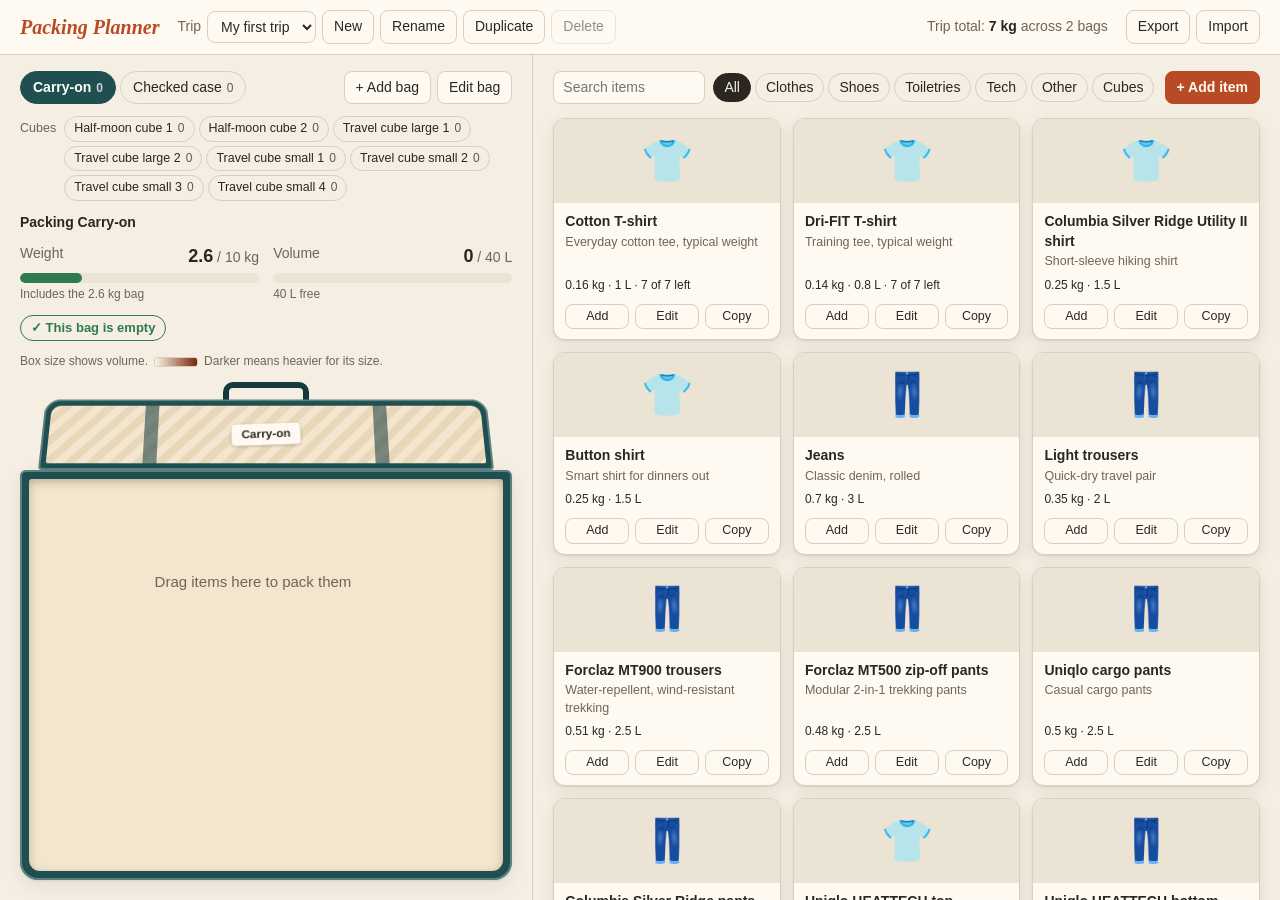
==== index.html @ 3d2d2649 "Size packed boxes by volume and shade them by density Boxes in the open bag or cube now take up thei" ====
<!doctype html>
<html lang="en">
<head>
  <meta charset="utf-8">
  <meta name="viewport" content="width=device-width, initial-scale=1">
  <title>Packing Planner</title>
  <link rel="stylesheet" href="styles.css">
</head>
<body>
  <header class="topbar">
    <h1 class="brand">Packing Planner</h1>
    <div class="trip-controls">
      <label for="trip-select">Trip</label>
      <select id="trip-select"></select>
      <button class="btn" data-action="trip-new">New</button>
      <button class="btn" data-action="trip-rename">Rename</button>
      <button class="btn" data-action="trip-duplicate">Duplicate</button>
      <button class="btn" data-action="trip-delete" id="trip-delete">Delete</button>
    </div>
    <p class="trip-total" id="trip-total"></p>
    <div class="backup-controls">
      <button class="btn" data-action="export">Export</button>
      <button class="btn" data-action="import">Import</button>
      <input type="file" id="import-file" accept="application/json,.json" hidden>
    </div>
  </header>

  <main class="layout">
    <section class="bag-panel" aria-label="Open bag">
      <div class="bag-tabs">
        <div class="tabs" id="bag-tabs" role="tablist" aria-label="Bags on this trip"></div>
        <button class="btn" data-action="bag-add">+ Add bag</button>
        <button class="btn" data-action="bag-edit" id="bag-edit">Edit bag</button>
      </div>
      <div class="cube-row" id="cube-row">
        <span class="cube-row-label">Cubes</span>
        <div class="tabs" id="cube-tabs" role="tablist" aria-label="Packing cubes"></div>
      </div>
      <p class="open-title" id="open-title"></p>

      <div class="meters" id="meters">
        <div class="meter" id="meter-weight">
          <div class="meter-label">
            <span>Weight</span>
            <span class="meter-value"><b data-value></b><span data-limit-wrap> / <span data-limit></span></span> kg</span>
          </div>
          <div class="meter-track" role="meter" aria-label="Weight used" aria-valuemin="0"><div class="meter-bar"></div></div>
          <p class="meter-note" data-note></p>
        </div>
        <div class="meter" id="meter-volume">
          <div class="meter-label">
            <span>Volume</span>
            <span class="meter-value"><b data-value></b><span data-limit-wrap> / <span data-limit></span></span> L</span>
          </div>
          <div class="meter-track" role="meter" aria-label="Volume used" aria-valuemin="0"><div class="meter-bar"></div></div>
          <p class="meter-note" data-note></p>
        </div>
      </div>

      <ul class="status" id="status" aria-live="polite"></ul>
      <p class="box-legend">
        Box size shows volume.
        <span class="legend-scale" aria-hidden="true"></span>
        Darker means heavier for its size.
      </p>

      <div class="suitcase" id="suitcase">
        <div class="handle" aria-hidden="true"></div>
        <div class="lid" id="lid" aria-hidden="true">
          <div class="lid-lining">
            <span class="strap"></span>
            <span class="strap"></span>
            <span class="bag-tag" id="bag-tag"></span>
          </div>
        </div>
        <div class="case">
          <div class="fill" id="fill" aria-hidden="true"></div>
          <div class="packed" id="packed" tabindex="-1"></div>
        </div>
      </div>
    </section>

    <section class="inventory" aria-label="Inventory">
      <div class="inventory-tools">
        <input type="search" id="search" placeholder="Search items" aria-label="Search items">
        <div class="filters" id="filters"></div>
        <button class="btn btn-primary" data-action="item-add">+ Add item</button>
      </div>
      <div class="cards" id="cards" tabindex="-1"></div>
      <p class="no-results" id="no-results" hidden></p>
    </section>
  </main>

  <dialog id="item-dialog">
    <form id="item-form" novalidate>
      <h2 id="item-dialog-title">Add item</h2>
      <label class="field">Name
        <input name="name" required maxlength="60">
      </label>
      <label class="field">Short description
        <input name="description" maxlength="100">
      </label>
      <div class="field-row">
        <label class="field">Category
          <input name="category" list="category-list" required maxlength="30">
          <datalist id="category-list"></datalist>
        </label>
        <label class="field" id="owned-field">How many you own
          <input name="ownedQty" type="number" min="1" step="1" required>
        </label>
      </div>
      <label class="field check">
        <input name="isCube" type="checkbox">
        This is a packing cube that holds other items
      </label>
      <label class="field" id="cube-capacity">Holds (L)
        <input name="capacityL" type="number" min="0" step="any">
      </label>
      <div class="field-row">
        <label class="field">Weight (kg)
          <input name="weightKg" type="number" min="0" step="any" required>
        </label>
        <label class="field" id="volume-label">Packed volume (L)
          <input name="volumeL" type="number" min="0" step="any" required>
        </label>
      </div>
      <fieldset class="field">
        <legend>Dimensions in cm (optional)</legend>
        <p class="hint">Fill these in for rigid or long items, and the volume is calculated for you. You can still type over it. Skip them for soft items like clothes.</p>
        <div class="field-row three">
          <input name="dimL" type="number" min="0" step="any" placeholder="Length" aria-label="Length in cm">
          <input name="dimW" type="number" min="0" step="any" placeholder="Width" aria-label="Width in cm">
          <input name="dimH" type="number" min="0" step="any" placeholder="Height" aria-label="Height in cm">
        </div>
      </fieldset>
      <label class="field check" id="carry-on-field">
        <input name="carryOnOnly" type="checkbox">
        Carry-on only, such as electronics and batteries
      </label>
      <div class="field">
        <span id="icon-label">Icon</span>
        <div class="icon-picker" id="icon-picker" role="radiogroup" aria-labelledby="icon-label"></div>
      </div>
      <div class="field">
        <span>Photo (optional, replaces the icon)</span>
        <div class="photo-row">
          <div class="photo-preview" id="photo-preview"></div>
          <input type="file" id="photo-input" accept="image/*" aria-label="Choose a photo">
          <button type="button" class="btn" id="photo-remove">Remove photo</button>
        </div>
      </div>
      <p class="form-error" id="item-error" role="alert"></p>
      <div class="dialog-actions">
        <button type="button" class="btn btn-danger" id="item-delete">Delete item</button>
        <span class="spacer"></span>
        <button type="button" class="btn" data-action="dialog-close">Cancel</button>
        <button type="submit" class="btn btn-primary">Save</button>
      </div>
    </form>
  </dialog>

  <dialog id="bag-dialog">
    <form id="bag-form" novalidate>
      <h2 id="bag-dialog-title">New bag</h2>
      <label class="field">Name
        <input name="name" required maxlength="40">
      </label>
      <div class="field-row">
        <label class="field">Empty weight (kg)
          <input name="emptyWeightKg" type="number" min="0" step="any" required>
        </label>
        <label class="field">Weight limit (kg)
          <input name="weightLimitKg" type="number" min="0" step="any" required>
        </label>
      </div>
      <label class="field">Capacity (L)
        <input name="capacityL" type="number" min="0" step="any" required>
      </label>
      <fieldset class="field">
        <legend>Interior size in cm</legend>
        <p class="hint">Changing these recalculates the capacity. You can still type over it.</p>
        <div class="field-row three">
          <input name="dimL" type="number" min="0" step="any" placeholder="Length" aria-label="Length in cm" required>
          <input name="dimW" type="number" min="0" step="any" placeholder="Width" aria-label="Width in cm" required>
          <input name="dimH" type="number" min="0" step="any" placeholder="Depth" aria-label="Depth in cm" required>
        </div>
      </fieldset>
      <label class="field check">
        <input name="isCarryOn" type="checkbox">
        This is a carry-on bag
      </label>
      <p class="form-error" id="bag-error" role="alert"></p>
      <div class="dialog-actions wrap">
        <button type="button" class="btn btn-danger" id="bag-delete">Delete everywhere</button>
        <button type="button" class="btn" id="bag-remove">Remove from trip</button>
        <span class="spacer"></span>
        <button type="button" class="btn" data-action="dialog-close">Cancel</button>
        <button type="submit" class="btn btn-primary">Save</button>
      </div>
    </form>
  </dialog>

  <dialog id="bag-picker">
    <h2>Add a bag to this trip</h2>
    <div class="bag-picker-list" id="bag-picker-list"></div>
    <div class="dialog-actions">
      <button type="button" class="btn" data-action="bag-create">Create a new bag</button>
      <span class="spacer"></span>
      <button type="button" class="btn" data-action="dialog-close">Close</button>
    </div>
  </dialog>

  <dialog id="name-dialog">
    <form id="name-form" novalidate>
      <h2 id="name-title"></h2>
      <label class="field">Trip name
        <input name="name" required maxlength="60">
      </label>
      <p class="form-error" id="name-error" role="alert"></p>
      <div class="dialog-actions">
        <span class="spacer"></span>
        <button type="button" class="btn" data-action="dialog-close">Cancel</button>
        <button type="submit" class="btn btn-primary">Save</button>
      </div>
    </form>
  </dialog>

  <dialog id="confirm-dialog">
    <h2 id="confirm-title"></h2>
    <p id="confirm-text"></p>
    <div class="dialog-actions">
      <span class="spacer"></span>
      <button type="button" class="btn" id="confirm-cancel">Cancel</button>
      <button type="button" class="btn btn-danger" id="confirm-ok"></button>
    </div>
  </dialog>

  <div class="toast" id="toast" role="status" hidden></div>

  <script src="js/calc.js"></script>
  <script src="js/seed.js"></script>
  <script src="js/store.js"></script>
  <script src="js/drag.js"></script>
  <script src="js/app.js"></script>
</body>
</html>
---- styles.css ----
:root {
  color-scheme: light;
  --bg: #f4eee3;
  --surface: #fffaf1;
  --surface-2: #ebe3d4;
  --ink: #2b2620;
  --muted: #6f6556;
  --line: #d9cfbd;
  --accent: #b84a26;
  --accent-ink: #fffaf1;
  --ok: #2f7a4f;
  --warn: #a86a00;
  --over: #c0322b;
  --shell: #1f4f50;
  --shell-dark: #143a3b;
  --lining: #f3e6cf;
  --lining-2: #e8d7b8;
  --stitch: rgba(255, 255, 255, .28);
  --fill: rgba(31, 79, 80, .13);
  --shadow: 0 1px 2px rgba(60, 45, 20, .1), 0 6px 18px rgba(60, 45, 20, .08);
  --shadow-lift: 0 14px 34px rgba(40, 30, 10, .3);
}

@media (prefers-color-scheme: dark) {
  :root {
    color-scheme: dark;
    --bg: #1c1a17;
    --surface: #282520;
    --surface-2: #35312a;
    --ink: #f1eadd;
    --muted: #b0a593;
    --line: #443e34;
    --accent: #e0764f;
    --accent-ink: #231a14;
    --ok: #63c08a;
    --warn: #e0a83c;
    --over: #f0736b;
    --shell: #2c6d6e;
    --shell-dark: #1c4e4f;
    --lining: #3a352c;
    --lining-2: #312d25;
    --fill: rgba(99, 192, 180, .13);
    --shadow: 0 1px 2px rgba(0, 0, 0, .4), 0 6px 18px rgba(0, 0, 0, .25);
    --shadow-lift: 0 14px 34px rgba(0, 0, 0, .6);
  }
}

* { box-sizing: border-box; }

[hidden] { display: none !important; }

html, body { height: 100%; }

body {
  margin: 0;
  display: flex;
  flex-direction: column;
  background: var(--bg);
  color: var(--ink);
  font: 14px/1.4 "Avenir Next", Avenir, -apple-system, "Segoe UI", Roboto, sans-serif;
}

body.is-dragging { cursor: grabbing; user-select: none; -webkit-user-select: none; }

h1, h2, p { margin: 0; }

button, input, select { font: inherit; color: inherit; }

:focus-visible { outline: 2px solid var(--accent); outline-offset: 2px; }

.btn {
  padding: 6px 11px;
  border: 1px solid var(--line);
  border-radius: 8px;
  background: var(--surface);
  cursor: pointer;
  white-space: nowrap;
}
.btn:hover:not(:disabled) { background: var(--surface-2); }
.btn:disabled { opacity: .5; cursor: not-allowed; }
.btn-primary { background: var(--accent); border-color: var(--accent); color: var(--accent-ink); font-weight: 600; }
.btn-primary:hover:not(:disabled) { background: var(--accent); filter: brightness(1.08); }
.btn-danger { color: var(--over); border-color: currentColor; }

input, select {
  padding: 6px 9px;
  border: 1px solid var(--line);
  border-radius: 8px;
  background: var(--surface);
  min-width: 0;
}

/* Top bar */
.topbar {
  display: flex;
  flex-wrap: wrap;
  align-items: center;
  gap: 8px 18px;
  padding: 10px 20px;
  border-bottom: 1px solid var(--line);
  background: var(--surface);
}
.brand {
  font-family: Georgia, "Times New Roman", serif;
  font-size: 20px;
  font-style: italic;
  font-weight: 700;
  color: var(--accent);
}
.trip-controls, .backup-controls { display: flex; flex-wrap: wrap; align-items: center; gap: 6px; }
.trip-controls label { color: var(--muted); }
.trip-controls select { max-width: 200px; }
.trip-total { margin-left: auto; color: var(--muted); }
.trip-total b { color: var(--ink); font-variant-numeric: tabular-nums; }

/* Main layout */
.layout {
  flex: 1;
  min-height: 0;
  display: grid;
  grid-template-columns: minmax(380px, 5fr) 7fr;
}

.bag-panel {
  display: flex;
  flex-direction: column;
  gap: 12px;
  min-height: 0;
  padding: 16px 20px 20px;
  border-right: 1px solid var(--line);
  overflow-y: auto;
}

.bag-tabs { display: flex; flex-wrap: wrap; align-items: center; gap: 6px; }
.tabs { display: flex; flex-wrap: wrap; gap: 4px; margin-right: auto; }
.tab {
  padding: 6px 12px;
  border: 1px solid var(--line);
  border-radius: 999px;
  background: transparent;
  cursor: pointer;
  white-space: nowrap;
}
.tab:hover { background: var(--surface-2); }
.tab[aria-selected="true"] { background: var(--shell); border-color: var(--shell); color: #fff; font-weight: 600; }
.tab-count { margin-left: 5px; opacity: .75; font-size: 12px; font-variant-numeric: tabular-nums; }

.cube-row { display: flex; align-items: flex-start; gap: 8px; }
.cube-row-label { padding-top: 4px; color: var(--muted); font-size: 12.5px; }
.tab-cube { padding: 3px 9px; font-size: 12.5px; }
.tab-cube[aria-selected="true"] { background: var(--accent); border-color: var(--accent); color: var(--accent-ink); }
.open-title { font-weight: 600; }

/* Meters */
.meters { display: grid; grid-template-columns: 1fr 1fr; gap: 14px; }
.meter-label { display: flex; justify-content: space-between; gap: 8px; color: var(--muted); }
.meter-value { font-variant-numeric: tabular-nums; }
.meter-value b { color: var(--ink); font-size: 18px; }
.meter-track {
  height: 10px;
  margin-top: 4px;
  border-radius: 999px;
  background: var(--surface-2);
  overflow: hidden;
}
.meter-bar {
  height: 100%;
  width: 0;
  border-radius: inherit;
  background: var(--ok);
  transition: width .45s cubic-bezier(.2, .8, .2, 1), background-color .3s;
}
.meter[data-level="warn"] .meter-bar { background: var(--warn); }
.meter[data-level="over"] .meter-bar { background: var(--over); }
.meter[data-level="over"] .meter-value b { color: var(--over); }
.meter-note { margin-top: 3px; font-size: 12px; color: var(--muted); }

/* Status */
.status { display: flex; flex-wrap: wrap; gap: 6px; margin: 0; padding: 0; list-style: none; }
.status li {
  padding: 3px 10px;
  border: 1px solid currentColor;
  border-radius: 999px;
  font-size: 13px;
  font-weight: 600;
}
.status li[data-level="ok"] { color: var(--ok); }
.status li[data-level="warn"] { color: var(--warn); }
.status li[data-level="over"] { color: var(--over); }

.box-legend { display: flex; flex-wrap: wrap; align-items: center; gap: 6px; color: var(--muted); font-size: 12px; }
.legend-scale {
  width: 44px;
  height: 10px;
  border: 1px solid var(--line);
  border-radius: 3px;
  background: linear-gradient(90deg, rgb(251, 243, 230), rgb(122, 38, 14));
}

/* Suitcase */
.suitcase {
  position: relative;
  flex: 1;
  display: flex;
  flex-direction: column;
  min-height: 400px;
  padding-top: 12px;
  transform-origin: 50% 100%;
}
.handle {
  position: absolute;
  top: 0;
  left: 50%;
  width: 86px;
  height: 20px;
  margin-left: -43px;
  border: 6px solid var(--shell-dark);
  border-bottom: 0;
  border-radius: 10px 10px 0 0;
}
.lid {
  position: relative;
  z-index: 1;
  height: 76px;
  flex: none;
  margin: 0 18px;
  padding: 7px;
  border-radius: 16px 16px 4px 4px;
  background: var(--shell);
  box-shadow: inset 0 0 0 2px var(--stitch);
  transform: perspective(600px) rotateX(16deg);
  transform-origin: 50% 100%;
}
.lid-lining {
  position: relative;
  height: 100%;
  border-radius: 10px 10px 2px 2px;
  background: repeating-linear-gradient(135deg, var(--lining) 0 8px, var(--lining-2) 8px 16px);
  overflow: hidden;
}
.strap {
  position: absolute;
  top: 0;
  bottom: 0;
  width: 14px;
  background: var(--shell-dark);
  opacity: .55;
}
.strap:first-child { left: 22%; }
.strap:nth-child(2) { right: 22%; }
.bag-tag {
  position: absolute;
  top: 50%;
  left: 50%;
  max-width: 44%;
  padding: 3px 10px;
  transform: translate(-50%, -50%) rotate(-2deg);
  overflow: hidden;
  border-radius: 4px;
  background: var(--surface);
  color: var(--ink);
  font-size: 12px;
  font-weight: 600;
  text-overflow: ellipsis;
  white-space: nowrap;
  box-shadow: 0 1px 3px rgba(0, 0, 0, .25);
}
.case {
  position: relative;
  flex: 1;
  min-height: 0;
  padding: 9px;
  border-radius: 6px 6px 18px 18px;
  background: var(--shell);
  box-shadow: inset 0 0 0 2px var(--stitch), var(--shadow);
  transition: box-shadow .15s;
}
.case::before {
  content: "";
  position: absolute;
  inset: 9px;
  border-radius: 3px 3px 11px 11px;
  background: var(--lining);
  box-shadow: inset 0 3px 10px rgba(50, 35, 10, .28);
}
.fill {
  position: absolute;
  left: 9px;
  right: 9px;
  bottom: 9px;
  height: 0;
  max-height: calc(100% - 18px);
  border-radius: 0 0 11px 11px;
  background: var(--fill);
  transition: height .45s cubic-bezier(.2, .8, .2, 1), background-color .3s;
}
.suitcase[data-level="over"] .fill { background: color-mix(in srgb, var(--over) 20%, transparent); }
.packed {
  position: relative;
  height: 100%;
  max-height: 100%;
  padding: 10px;
  display: grid;
  grid-template-columns: repeat(auto-fill, 12px);
  grid-auto-rows: 12px;
  grid-auto-flow: dense;
  align-content: start;
  justify-content: start;
  gap: 4px;
  overflow-y: auto;
  scrollbar-gutter: stable;
  outline: none;
}
.suitcase.is-cube { padding-top: 0; }
.suitcase.is-cube .handle, .suitcase.is-cube .lid { display: none; }
.suitcase.is-cube .case { border-radius: 14px; background: var(--accent); }
.suitcase.drop-target .case { box-shadow: inset 0 0 0 2px var(--stitch), 0 0 0 4px var(--accent), var(--shadow); }
.suitcase.drop-target .packed { background: color-mix(in srgb, var(--accent) 10%, transparent); border-radius: 3px 3px 11px 11px; }
.suitcase.drop-denied .case { box-shadow: inset 0 0 0 2px var(--stitch), 0 0 0 4px var(--over), var(--shadow); }
.suitcase.drop-denied { cursor: not-allowed; }
.suitcase.drop-out { opacity: .78; }

.empty-hint {
  grid-column: 1 / -1;
  grid-row: span 8;
  align-self: center;
  margin-top: 60px;
  color: var(--muted);
  font-size: 15px;
  text-align: center;
}

.chip {
  position: relative;
  display: flex;
  flex-direction: column;
  align-items: center;
  justify-content: center;
  min-width: 0;
  padding: 6px;
  border: 1px solid var(--line);
  border-radius: 9px;
  box-shadow: 0 1px 3px rgba(50, 35, 10, .2);
  text-align: center;
  cursor: grab;
  touch-action: none;
  user-select: none;
  -webkit-user-select: none;
}
.chip[data-problem="true"] { border-color: var(--over); box-shadow: 0 0 0 1px var(--over); }
.chip-media { display: block; flex: none; font-size: var(--icon, 26px); line-height: 1.05; }
.chip-media img { display: block; width: var(--icon, 26px); height: var(--icon, 26px); border-radius: 6px; object-fit: cover; }
.chip-name { display: block; max-width: 100%; font-size: 11.5px; font-weight: 600; line-height: 15px; overflow-wrap: anywhere; }
.chip-detail { display: block; max-width: 100%; font-size: 10.5px; line-height: 14px; font-variant-numeric: tabular-nums; }
.chip-open { flex: none; margin-top: 3px; padding: 1px 12px; color: var(--ink); font-size: 12px; line-height: 18px; }
.chip-qty {
  position: absolute;
  top: -5px;
  left: -5px;
  padding: 0 6px;
  border-radius: 999px;
  background: var(--accent);
  color: var(--accent-ink);
  font-size: 11px;
  font-weight: 700;
}
.chip-remove {
  position: absolute;
  top: 1px;
  right: 1px;
  width: 20px;
  height: 20px;
  padding: 0;
  border: 0;
  border-radius: 50%;
  background: transparent;
  color: inherit;
  font-size: 14px;
  line-height: 1;
  cursor: pointer;
}
.chip-remove:hover { background: #fff; color: #b3261e; }
.chip.pop { animation: pop .34s cubic-bezier(.3, 1.6, .5, 1); }
@keyframes pop {
  from { transform: scale(.55); }
  to { transform: scale(1); }
}

/* Inventory */
.inventory {
  display: flex;
  flex-direction: column;
  min-height: 0;
  padding: 16px 20px 20px;
  overflow-y: auto;
}
.inventory-tools {
  display: flex;
  flex-wrap: wrap;
  align-items: center;
  gap: 8px;
  margin-bottom: 14px;
}
.inventory-tools input[type="search"] { flex: 1 1 150px; max-width: 240px; }
.filters { display: flex; flex-wrap: wrap; gap: 4px; flex: 1 1 auto; }
.filter {
  padding: 4px 10px;
  border: 1px solid var(--line);
  border-radius: 999px;
  background: transparent;
  cursor: pointer;
}
.filter:hover { background: var(--surface-2); }
.filter[aria-pressed="true"] { background: var(--ink); border-color: var(--ink); color: var(--bg); }

.cards {
  outline: none;
  display: grid;
  grid-template-columns: repeat(auto-fill, minmax(168px, 1fr));
  gap: 12px;
}
.card {
  position: relative;
  display: flex;
  flex-direction: column;
  border: 1px solid var(--line);
  border-radius: 12px;
  background: var(--surface);
  box-shadow: var(--shadow);
  cursor: grab;
  user-select: none;
  -webkit-user-select: none;
  transition: transform .15s, box-shadow .15s, opacity .15s;
}
.card:hover { transform: translateY(-2px); }
.card-media {
  display: flex;
  align-items: center;
  justify-content: center;
  height: 84px;
  border-radius: 11px 11px 0 0;
  background: var(--surface-2);
  font-size: 42px;
  overflow: hidden;
  touch-action: none;
}
.card-media img { width: 100%; height: 100%; object-fit: cover; }
.card-body { display: flex; flex: 1; flex-direction: column; gap: 2px; padding: 9px 11px 10px; }
.card-name { font-weight: 600; }
.card-desc { flex: 1; color: var(--muted); font-size: 12.5px; }
.card-meta { margin-top: 4px; font-size: 12px; font-variant-numeric: tabular-nums; }
.card-flag {
  align-self: flex-start;
  margin-top: 4px;
  padding: 0 7px;
  border: 1px solid var(--line);
  border-radius: 999px;
  color: var(--muted);
  font-size: 11.5px;
}
.card.blocked .card-media { opacity: .5; }
.card.blocked .card-flag { border-color: var(--over); color: var(--over); font-weight: 600; }
.card-actions { display: flex; gap: 6px; margin-top: 8px; }
.card-actions .btn { flex: 1; padding: 3px 6px; font-size: 12.5px; }
.in-bag {
  position: absolute;
  top: 7px;
  left: 7px;
  padding: 1px 8px;
  border-radius: 999px;
  background: var(--shell);
  color: #fff;
  font-size: 11.5px;
  font-weight: 600;
}
.no-results { padding: 40px 0; color: var(--muted); text-align: center; }

/* Drag states */
.drag-source { opacity: .35; }
.drag-ghost {
  position: fixed;
  z-index: 100;
  margin: 0;
  pointer-events: none;
  box-shadow: var(--shadow-lift);
  cursor: grabbing;
  transition: none;
  will-change: transform;
}

/* Dialogs */
dialog {
  width: min(480px, calc(100vw - 32px));
  max-height: calc(100vh - 32px);
  padding: 20px;
  border: 1px solid var(--line);
  border-radius: 14px;
  background: var(--surface);
  color: var(--ink);
  box-shadow: var(--shadow-lift);
}
dialog::backdrop { background: rgba(30, 22, 10, .45); }
dialog h2 { margin-bottom: 14px; font-family: Georgia, "Times New Roman", serif; font-size: 20px; }
.field { display: block; margin: 0 0 12px; padding: 0; border: 0; color: var(--muted); font-size: 13px; }
.field legend { padding: 0; }
.field input { display: block; width: 100%; margin-top: 3px; color: var(--ink); font-size: 14px; }
.field-row { display: grid; grid-template-columns: 1fr 1fr; gap: 10px; }
.field-row.three { grid-template-columns: repeat(3, 1fr); }
.hint { margin: 2px 0 2px; font-size: 12px; }
.field.check { display: flex; align-items: center; gap: 8px; color: var(--ink); font-size: 14px; }
.field.check input { width: auto; margin: 0; }
.icon-picker { display: flex; flex-wrap: wrap; gap: 3px; margin-top: 4px; }
.icon-choice {
  width: 36px;
  height: 36px;
  padding: 0;
  border: 1px solid transparent;
  border-radius: 8px;
  background: transparent;
  font-size: 20px;
  cursor: pointer;
}
.icon-choice:hover { background: var(--surface-2); }
.icon-choice[aria-checked="true"] { border-color: var(--accent); background: var(--surface-2); }
.photo-row { display: flex; flex-wrap: wrap; align-items: center; gap: 10px; margin-top: 4px; }
.photo-row input { flex: 1 1 150px; width: auto; margin: 0; padding: 4px; color: var(--ink); }
.photo-preview {
  display: flex;
  align-items: center;
  justify-content: center;
  width: 56px;
  height: 56px;
  border-radius: 8px;
  background: var(--surface-2);
  font-size: 28px;
  overflow: hidden;
}
.photo-preview img { width: 100%; height: 100%; object-fit: cover; }
.form-error { min-height: 1.2em; margin-bottom: 8px; color: var(--over); font-size: 13px; }
.dialog-actions { display: flex; align-items: center; gap: 8px; margin-top: 8px; }
.dialog-actions.wrap { flex-wrap: wrap; }
.spacer { flex: 1; }
#confirm-text { margin-bottom: 8px; }
.bag-picker-list { display: flex; flex-direction: column; gap: 8px; margin-bottom: 8px; }
.bag-option {
  display: flex;
  align-items: center;
  justify-content: space-between;
  gap: 10px;
  padding: 9px 12px;
  border: 1px solid var(--line);
  border-radius: 10px;
}
.bag-option small { display: block; color: var(--muted); }

/* Toast */
.toast {
  position: fixed;
  left: 50%;
  bottom: 24px;
  z-index: 200;
  max-width: calc(100vw - 32px);
  padding: 9px 16px;
  transform: translateX(-50%);
  border-radius: 10px;
  background: var(--ink);
  color: var(--bg);
  box-shadow: var(--shadow-lift);
}

/* Narrow windows: the two sides stack */
@media (max-width: 860px) {
  html, body { height: auto; }
  .layout { display: block; }
  .bag-panel { border-right: 0; border-bottom: 1px solid var(--line); overflow: visible; padding-inline: 16px; }
  .inventory { overflow: visible; padding-inline: 16px; }
  .topbar { padding-inline: 16px; }
  .suitcase { flex: none; height: 440px; }
  .trip-total { margin-left: 0; }
}

@media (max-width: 460px) {
  .meters { grid-template-columns: 1fr; }
  .cards { grid-template-columns: repeat(2, minmax(0, 1fr)); }
}

@media (prefers-reduced-motion: reduce) {
  *, *::before, *::after { animation: none !important; transition: none !important; }
}
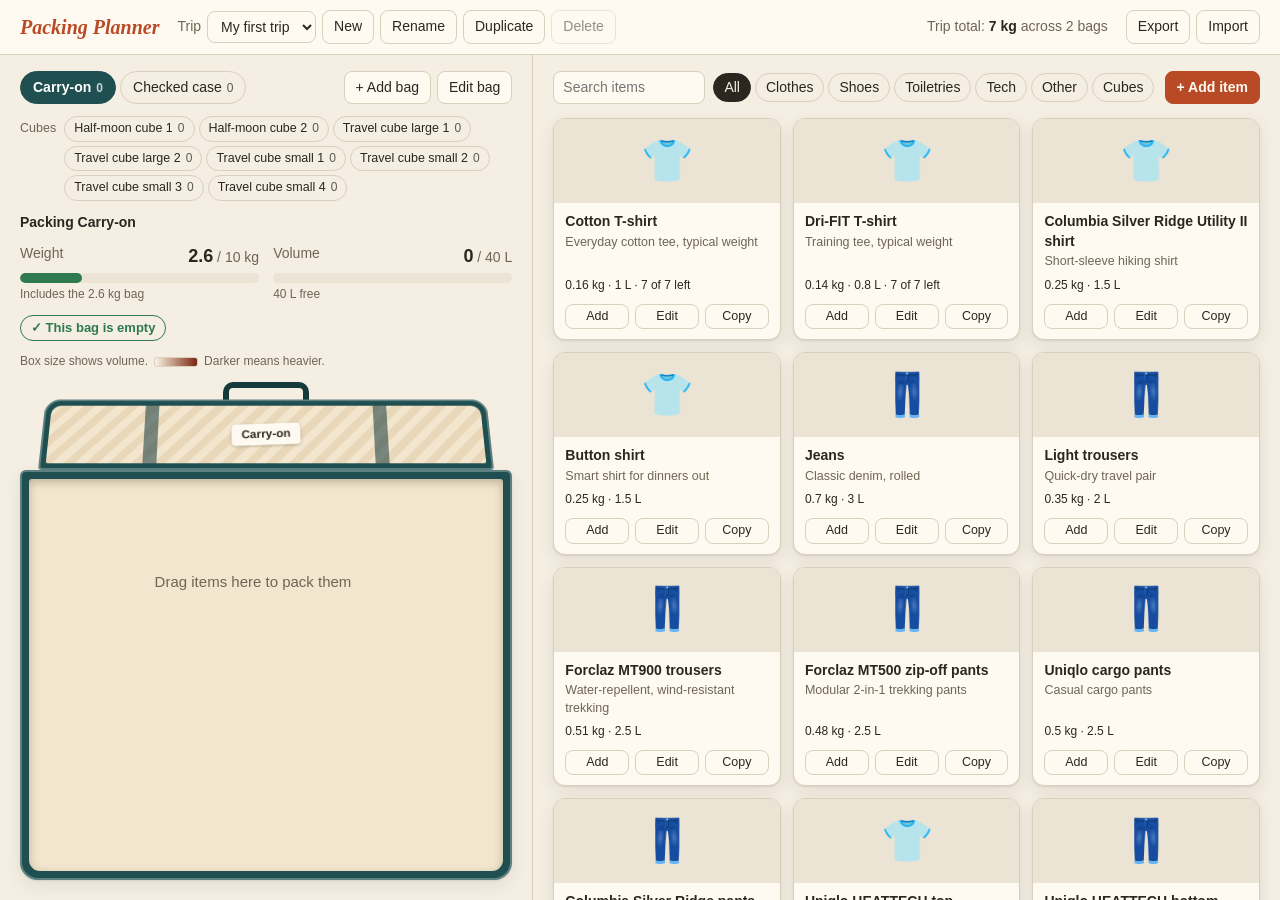
==== commit b301bada: "Colour packed boxes by weight and add Make room list Box colour now shows each item's share of the b" ====
--- a/index.html
+++ b/index.html
@@ -61,8 +61,12 @@
       <p class="box-legend">
         Box size shows volume.
         <span class="legend-scale" aria-hidden="true"></span>
-        Darker means heavier for its size.
+        Darker means heavier.
       </p>
+      <details class="room" id="room" open hidden>
+        <summary>Make room</summary>
+        <div id="room-body" tabindex="-1"></div>
+      </details>
 
       <div class="suitcase" id="suitcase">
         <div class="handle" aria-hidden="true"></div>
--- a/styles.css
+++ b/styles.css
@@ -197,6 +197,39 @@
   background: linear-gradient(90deg, rgb(251, 243, 230), rgb(122, 38, 14));
 }
 
+/* Make room list */
+.room {
+  flex: none;
+  padding: 8px 12px;
+  border: 1px solid var(--line);
+  border-radius: 10px;
+  background: var(--surface);
+}
+.room summary { font-weight: 600; cursor: pointer; }
+#room-body { outline: none; }
+.room-section { margin-top: 8px; }
+.room-summary { font-size: 13px; font-weight: 600; }
+.room-section[data-level="over"] .room-summary { color: var(--over); }
+.room-section[data-level="warn"] .room-summary { color: var(--warn); }
+.room-note { margin-top: 3px; color: var(--muted); font-size: 12px; }
+.room-rows { margin: 4px 0 0; padding: 0; list-style: none; }
+.room-row {
+  display: grid;
+  grid-template-columns: minmax(0, 1fr) auto 3em auto;
+  align-items: center;
+  gap: 2px 8px;
+  padding: 4px 0;
+  border-top: 1px solid var(--line);
+  font-size: 13px;
+}
+.room-row:first-child { border-top: 0; }
+.room-name { overflow-wrap: anywhere; }
+.room-name small { display: block; color: var(--muted); font-size: 11.5px; }
+.room-value, .room-percent { font-variant-numeric: tabular-nums; text-align: right; white-space: nowrap; }
+.room-percent { color: var(--muted); }
+.room-remove { padding: 2px 8px; font-size: 12px; }
+.room-fix { grid-column: 1 / -1; color: var(--ok); font-size: 12px; font-weight: 600; }
+
 /* Suitcase */
 .suitcase {
   position: relative;
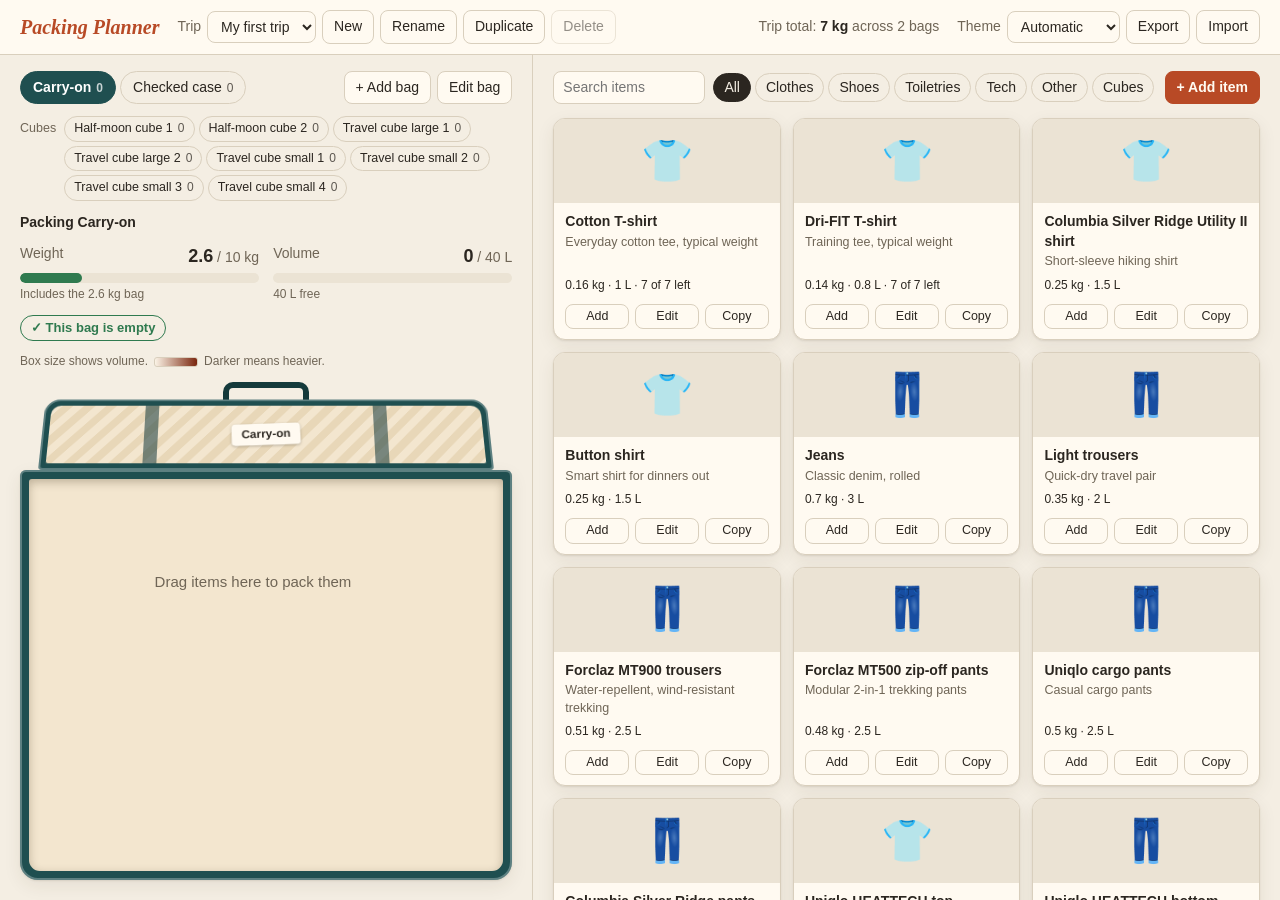
==== commit 52bc1e2f: "Add colour themes Adds a Theme menu with sky blue, dark blue, sage green, wine red, black and white " ====
--- a/index.html
+++ b/index.html
@@ -19,6 +19,16 @@
     </div>
     <p class="trip-total" id="trip-total"></p>
     <div class="backup-controls">
+      <label for="theme-select">Theme</label>
+      <select id="theme-select">
+        <option value="auto">Automatic</option>
+        <option value="sky">Sky blue</option>
+        <option value="navy">Dark blue</option>
+        <option value="sage">Sage green</option>
+        <option value="wine">Wine red</option>
+        <option value="black">Black</option>
+        <option value="white">White</option>
+      </select>
       <button class="btn" data-action="export">Export</button>
       <button class="btn" data-action="import">Import</button>
       <input type="file" id="import-file" accept="application/json,.json" hidden>
--- a/styles.css
+++ b/styles.css
@@ -9,10 +9,11 @@
   --accent: #b84a26;
   --accent-ink: #fffaf1;
   --ok: #2f7a4f;
-  --warn: #a86a00;
+  --warn: #8a5600;
   --over: #c0322b;
   --shell: #1f4f50;
   --shell-dark: #143a3b;
+  --shell-ink: #fff;
   --lining: #f3e6cf;
   --lining-2: #e8d7b8;
   --stitch: rgba(255, 255, 255, .28);
@@ -45,6 +46,146 @@
   }
 }
 
+/* Chosen themes. Each pairs its main colour with a contrasting accent. */
+:root[data-theme="sky"] {
+  color-scheme: light;
+  --bg: #e4f2fb;
+  --surface: #f8fcff;
+  --surface-2: #d3e8f5;
+  --ink: #12303f;
+  --muted: #466273;
+  --line: #b6d3e4;
+  --accent: #2f3f9e;
+  --accent-ink: #fff;
+  --ok: #16703f;
+  --warn: #805200;
+  --over: #b3261e;
+  --shell: #1f6f9f;
+  --shell-dark: #174f72;
+  --shell-ink: #fff;
+  --lining: #fdf6e3;
+  --lining-2: #f3e7c8;
+  --stitch: rgba(255, 255, 255, .3);
+  --fill: rgba(31, 111, 159, .14);
+  --shadow: 0 1px 2px rgba(18, 48, 63, .1), 0 6px 18px rgba(18, 48, 63, .08);
+  --shadow-lift: 0 14px 34px rgba(18, 48, 63, .3);
+}
+:root[data-theme="navy"] {
+  color-scheme: dark;
+  --bg: #0b1b33;
+  --surface: #13284a;
+  --surface-2: #1c3560;
+  --ink: #e8f0ff;
+  --muted: #a6b9d6;
+  --line: #2f4a75;
+  --accent: #f2b33d;
+  --accent-ink: #1a1400;
+  --ok: #6fd39a;
+  --warn: #f5c451;
+  --over: #ff8a80;
+  --shell: #2f66b0;
+  --shell-dark: #1f4a86;
+  --shell-ink: #fff;
+  --lining: #1a2f55;
+  --lining-2: #15284a;
+  --stitch: rgba(255, 255, 255, .25);
+  --fill: rgba(242, 179, 61, .12);
+  --shadow: 0 1px 2px rgba(0, 0, 0, .4), 0 6px 18px rgba(0, 0, 0, .3);
+  --shadow-lift: 0 14px 34px rgba(0, 0, 0, .6);
+}
+:root[data-theme="sage"] {
+  color-scheme: light;
+  --bg: #e9efe4;
+  --surface: #f8faf4;
+  --surface-2: #dbe5d3;
+  --ink: #22301f;
+  --muted: #56654f;
+  --line: #c3d0b9;
+  --accent: #1f5c4d;
+  --accent-ink: #fff;
+  --ok: #2a6b3d;
+  --warn: #7d5600;
+  --over: #b3261e;
+  --shell: #4f7350;
+  --shell-dark: #365238;
+  --shell-ink: #fff;
+  --lining: #f7f0dd;
+  --lining-2: #eadfc4;
+  --stitch: rgba(255, 255, 255, .3);
+  --fill: rgba(79, 115, 80, .15);
+  --shadow: 0 1px 2px rgba(34, 48, 31, .1), 0 6px 18px rgba(34, 48, 31, .08);
+  --shadow-lift: 0 14px 34px rgba(34, 48, 31, .3);
+}
+:root[data-theme="wine"] {
+  color-scheme: dark;
+  --bg: #2a0d16;
+  --surface: #3b1522;
+  --surface-2: #4c1f2e;
+  --ink: #fbeef0;
+  --muted: #d4b3ba;
+  --line: #663244;
+  --accent: #e3b64f;
+  --accent-ink: #241600;
+  --ok: #7fd6a0;
+  --warn: #f2c85b;
+  --over: #ff9d8f;
+  --shell: #7b1e3a;
+  --shell-dark: #571429;
+  --shell-ink: #fff;
+  --lining: #451a2a;
+  --lining-2: #3a1523;
+  --stitch: rgba(255, 255, 255, .22);
+  --fill: rgba(227, 182, 79, .12);
+  --shadow: 0 1px 2px rgba(0, 0, 0, .4), 0 6px 18px rgba(0, 0, 0, .3);
+  --shadow-lift: 0 14px 34px rgba(0, 0, 0, .6);
+}
+:root[data-theme="black"] {
+  color-scheme: dark;
+  --bg: #000;
+  --surface: #141414;
+  --surface-2: #262626;
+  --ink: #fff;
+  --muted: #b3b3b3;
+  --line: #3a3a3a;
+  --accent: #c8f135;
+  --accent-ink: #000;
+  --ok: #6fe09a;
+  --warn: #ffd24d;
+  --over: #ff7b72;
+  --shell: #2b2b2b;
+  --shell-dark: #555;
+  --shell-ink: #fff;
+  --lining: #1c1c1c;
+  --lining-2: #161616;
+  --stitch: rgba(255, 255, 255, .22);
+  --fill: rgba(200, 241, 53, .1);
+  --shadow: 0 1px 2px rgba(0, 0, 0, .6), 0 6px 18px rgba(0, 0, 0, .5);
+  --shadow-lift: 0 14px 34px rgba(255, 255, 255, .12);
+}
+:root[data-theme="white"] {
+  color-scheme: light;
+  --bg: #fff;
+  --surface: #fafafa;
+  --surface-2: #efefef;
+  --ink: #111;
+  --muted: #595959;
+  --line: #d6d6d6;
+  --accent: #1d4ed8;
+  --accent-ink: #fff;
+  --ok: #1a7a43;
+  --warn: #805200;
+  --over: #c0271e;
+  --shell: #222;
+  --shell-dark: #000;
+  --shell-ink: #fff;
+  --lining: #f5f5f5;
+  --lining-2: #eaeaea;
+  --stitch: rgba(255, 255, 255, .25);
+  --fill: rgba(29, 78, 216, .08);
+  --shadow: 0 1px 2px rgba(0, 0, 0, .1), 0 6px 18px rgba(0, 0, 0, .07);
+  --shadow-lift: 0 14px 34px rgba(0, 0, 0, .25);
+}
+
 * { box-sizing: border-box; }
 
 [hidden] { display: none !important; }
@@ -108,7 +249,7 @@
   color: var(--accent);
 }
 .trip-controls, .backup-controls { display: flex; flex-wrap: wrap; align-items: center; gap: 6px; }
-.trip-controls label { color: var(--muted); }
+.trip-controls label, .backup-controls label { color: var(--muted); }
 .trip-controls select { max-width: 200px; }
 .trip-total { margin-left: auto; color: var(--muted); }
 .trip-total b { color: var(--ink); font-variant-numeric: tabular-nums; }
@@ -142,7 +283,7 @@
   white-space: nowrap;
 }
 .tab:hover { background: var(--surface-2); }
-.tab[aria-selected="true"] { background: var(--shell); border-color: var(--shell); color: #fff; font-weight: 600; }
+.tab[aria-selected="true"] { background: var(--shell); border-color: var(--shell); color: var(--shell-ink); font-weight: 600; }
 .tab-count { margin-left: 5px; opacity: .75; font-size: 12px; font-variant-numeric: tabular-nums; }
 
 .cube-row { display: flex; align-items: flex-start; gap: 8px; }
@@ -502,7 +643,7 @@
   padding: 1px 8px;
   border-radius: 999px;
   background: var(--shell);
-  color: #fff;
+  color: var(--shell-ink);
   font-size: 11.5px;
   font-weight: 600;
 }
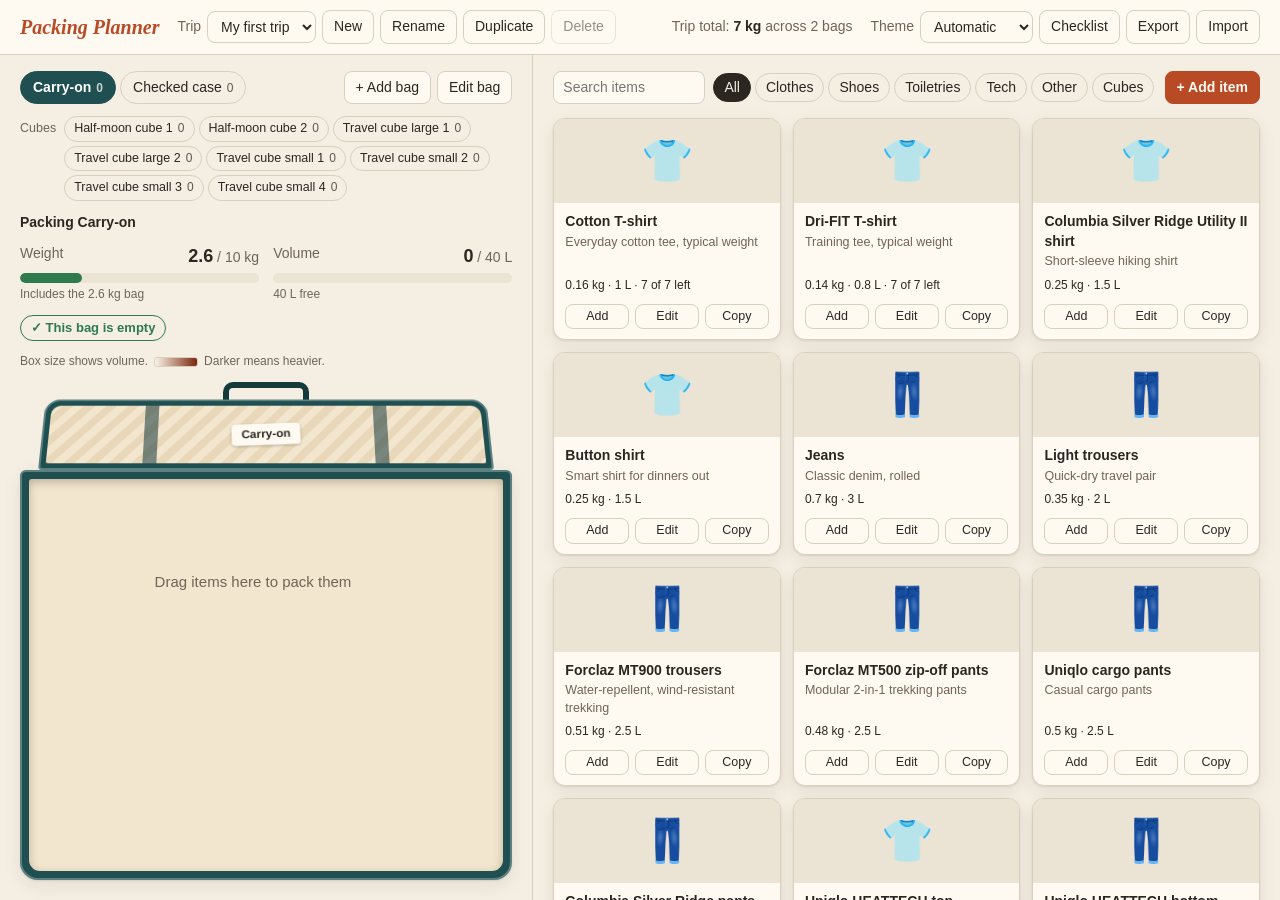
==== commit b9a91270: "Add packing checklist export for Apple Notes A Checklist dialog previews the trip by bag and cube, d" ====
--- a/index.html
+++ b/index.html
@@ -29,6 +29,7 @@
         <option value="black">Black</option>
         <option value="white">White</option>
       </select>
+      <button class="btn" data-action="checklist-open">Checklist</button>
       <button class="btn" data-action="export">Export</button>
       <button class="btn" data-action="import">Import</button>
       <input type="file" id="import-file" accept="application/json,.json" hidden>
@@ -239,6 +240,26 @@
     </form>
   </dialog>
 
+  <dialog id="checklist-dialog">
+    <h2 id="checklist-title"></h2>
+    <p class="checklist-empty" id="checklist-empty" hidden>Nothing is packed for this trip yet. Pack some items, then come back.</p>
+    <div id="checklist-ready">
+      <div class="checklist-preview" id="checklist-preview" tabindex="0"></div>
+      <ol class="checklist-steps">
+        <li>Click <b>Download for Notes</b>.</li>
+        <li>In Notes on your Mac, choose <b>File &gt; Import Markdown</b> and pick the file. This needs macOS 26 or later.</li>
+        <li>If the items arrive without tick boxes, select them and click the <b>Checklist</b> button in Notes. <b>Copy as text</b> also works: paste it into a note, then do the same.</li>
+      </ol>
+      <p class="form-error" id="checklist-message" role="status"></p>
+    </div>
+    <div class="dialog-actions wrap">
+      <button type="button" class="btn" data-action="checklist-copy" id="checklist-copy">Copy as text</button>
+      <button type="button" class="btn btn-primary" data-action="checklist-download" id="checklist-download">Download for Notes</button>
+      <span class="spacer"></span>
+      <button type="button" class="btn" data-action="dialog-close">Close</button>
+    </div>
+  </dialog>
+
   <dialog id="confirm-dialog">
     <h2 id="confirm-title"></h2>
     <p id="confirm-text"></p>
--- a/styles.css
+++ b/styles.css
@@ -727,6 +727,25 @@
 }
 .bag-option small { display: block; color: var(--muted); }
 
+/* Checklist */
+.checklist-preview {
+  max-height: 42vh;
+  overflow-y: auto;
+  padding: 2px 12px 10px;
+  border: 1px solid var(--line);
+  border-radius: 10px;
+  background: var(--bg);
+}
+.checklist-preview h3 { margin: 12px 0 4px; font-size: 15px; }
+.checklist-preview h4 { margin: 8px 0 2px; color: var(--muted); font-size: 13px; }
+.checklist-preview ul { margin: 0; padding: 0; list-style: none; }
+.checklist-preview li { padding: 2px 0; overflow-wrap: anywhere; }
+.checklist-preview li::before { content: "☐"; margin-right: 7px; color: var(--muted); }
+.checklist-steps { margin: 12px 0 4px; padding-left: 20px; color: var(--muted); font-size: 13px; }
+.checklist-steps li { margin-bottom: 4px; }
+.checklist-steps b { color: var(--ink); }
+#checklist-message { margin: 8px 0 0; color: var(--ok); }
+
 /* Toast */
 .toast {
   position: fixed;
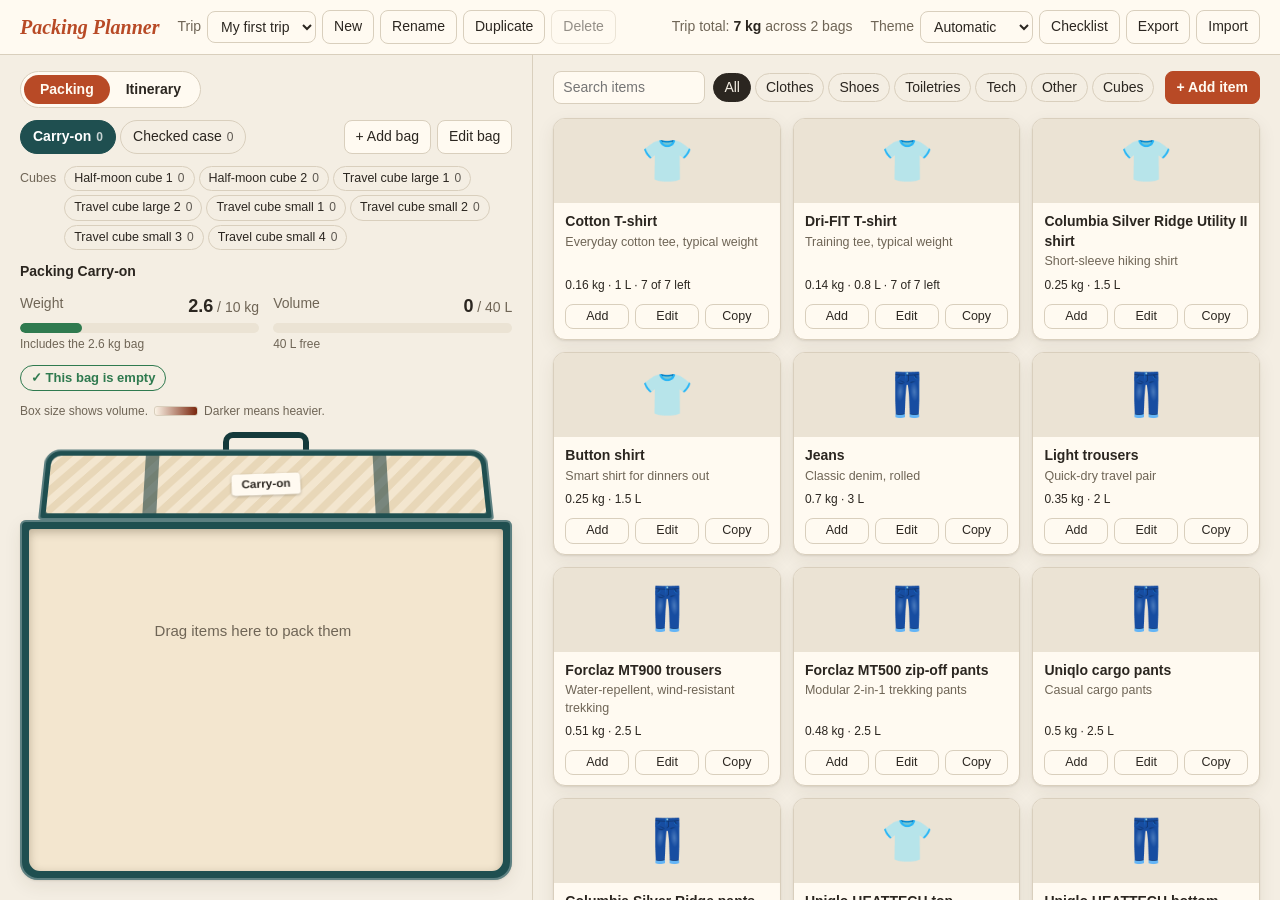
==== commit f71cff0c: "Add itinerary page with flights and outfit planning A Packing / Itinerary switch adds a page for tri" ====
--- a/index.html
+++ b/index.html
@@ -37,7 +37,71 @@
   </header>
 
   <main class="layout">
-    <section class="bag-panel" aria-label="Open bag">
+    <section class="bag-panel" aria-label="Packing and itinerary">
+      <div class="view-switch" role="tablist" aria-label="Choose a page">
+        <button class="view-tab" role="tab" data-action="view-pack" id="view-pack">Packing</button>
+        <button class="view-tab" role="tab" data-action="view-plan" id="view-plan">Itinerary</button>
+      </div>
+
+      <div class="plan-view" id="plan-view" hidden>
+        <section class="plan-block">
+          <h2 class="plan-heading">Travel dates</h2>
+          <div class="field-row">
+            <label class="field">Fly out
+              <input type="date" id="depart-date">
+            </label>
+            <label class="field">Come back
+              <input type="date" id="return-date">
+            </label>
+          </div>
+          <p class="plan-length" id="plan-length"></p>
+        </section>
+
+        <details class="plan-block flights" id="flights" open>
+          <summary class="plan-heading">Flights</summary>
+          <div class="flight-grid">
+            <fieldset class="flight" data-flight="outbound">
+              <legend>Flying out</legend>
+              <label class="field">Flight <input data-flight-field="flight" maxlength="40" placeholder="e.g. SQ 12"></label>
+              <div class="field-row">
+                <label class="field">From <input data-flight-field="from" maxlength="40" placeholder="e.g. Singapore SIN"></label>
+                <label class="field">To <input data-flight-field="to" maxlength="40" placeholder="e.g. Tokyo NRT"></label>
+              </div>
+              <div class="field-row">
+                <label class="field">Departs <input type="datetime-local" data-flight-field="departs"></label>
+                <label class="field">Arrives <input type="datetime-local" data-flight-field="arrives"></label>
+              </div>
+              <label class="field">Booking reference <input data-flight-field="ref" maxlength="30"></label>
+            </fieldset>
+            <fieldset class="flight" data-flight="inbound">
+              <legend>Coming back</legend>
+              <label class="field">Flight <input data-flight-field="flight" maxlength="40" placeholder="e.g. SQ 11"></label>
+              <div class="field-row">
+                <label class="field">From <input data-flight-field="from" maxlength="40"></label>
+                <label class="field">To <input data-flight-field="to" maxlength="40"></label>
+              </div>
+              <div class="field-row">
+                <label class="field">Departs <input type="datetime-local" data-flight-field="departs"></label>
+                <label class="field">Arrives <input type="datetime-local" data-flight-field="arrives"></label>
+              </div>
+              <label class="field">Booking reference <input data-flight-field="ref" maxlength="30"></label>
+            </fieldset>
+          </div>
+        </details>
+
+        <section class="plan-block">
+          <h2 class="plan-heading">Outfit check</h2>
+          <div id="outfit-check" aria-live="polite"></div>
+        </section>
+
+        <section class="plan-block plan-days">
+          <h2 class="plan-heading">Days</h2>
+          <p class="plan-hint">Click a day, then use <b>Add</b> on an item, or drag items onto a day.</p>
+          <div class="days" id="days"></div>
+        </section>
+      </div>
+
+      <div class="pack-view" id="pack-view">
       <div class="bag-tabs">
         <div class="tabs" id="bag-tabs" role="tablist" aria-label="Bags on this trip"></div>
         <button class="btn" data-action="bag-add">+ Add bag</button>
@@ -92,6 +156,7 @@
           <div class="fill" id="fill" aria-hidden="true"></div>
           <div class="packed" id="packed" tabindex="-1"></div>
         </div>
+      </div>
       </div>
     </section>
 
--- a/styles.css
+++ b/styles.css
@@ -272,6 +272,132 @@
   overflow-y: auto;
 }
 
+/* Packing and itinerary pages */
+.view-switch {
+  display: flex;
+  flex: none;
+  align-self: flex-start;
+  padding: 3px;
+  border: 1px solid var(--line);
+  border-radius: 999px;
+  background: var(--surface);
+}
+.view-tab {
+  padding: 5px 16px;
+  border: 0;
+  border-radius: 999px;
+  background: transparent;
+  font-weight: 600;
+  cursor: pointer;
+}
+.view-tab[aria-selected="true"] { background: var(--accent); color: var(--accent-ink); }
+.pack-view { display: flex; flex: 1; flex-direction: column; gap: 12px; min-height: 0; }
+.plan-view { display: flex; flex-direction: column; gap: 14px; }
+.plan-block {
+  padding: 12px 14px;
+  border: 1px solid var(--line);
+  border-radius: 12px;
+  background: var(--surface);
+}
+.plan-heading { margin: 0 0 8px; font-family: Georgia, "Times New Roman", serif; font-size: 17px; }
+details.plan-block > summary { margin-bottom: 0; cursor: pointer; }
+details.plan-block[open] > summary { margin-bottom: 8px; }
+.plan-length { color: var(--muted); font-size: 13px; }
+.plan-length[data-error="true"] { color: var(--over); font-weight: 600; }
+.plan-hint { margin: -4px 0 10px; color: var(--muted); font-size: 12.5px; }
+.flight-grid { display: grid; grid-template-columns: 1fr 1fr; gap: 12px; }
+.flight { min-width: 0; margin: 0; padding: 8px 10px 0; border: 1px solid var(--line); border-radius: 10px; }
+.flight .field-row > * { min-width: 0; }
+.flight legend { padding: 0 4px; font-weight: 600; }
+.flight .field { margin-bottom: 8px; }
+
+.days { display: flex; flex-direction: column; gap: 10px; }
+.day {
+  padding: 10px 12px;
+  border: 1px solid var(--line);
+  border-radius: 12px;
+  background: var(--bg);
+  cursor: pointer;
+}
+.day[data-selected="true"] { border-color: var(--accent); box-shadow: 0 0 0 2px var(--accent); }
+.day.drop-target { box-shadow: 0 0 0 3px var(--accent); background: var(--surface-2); }
+.day.drop-denied { box-shadow: 0 0 0 3px var(--over); }
+.day-head { display: flex; flex-wrap: wrap; align-items: baseline; gap: 4px 10px; }
+.day-head h3 { margin: 0; font-size: 15px; }
+.day-date { color: var(--muted); font-size: 13px; }
+.day-flight { margin-top: 4px; color: var(--shell); font-size: 12.5px; font-weight: 600; }
+:root[data-theme="navy"] .day-flight, :root[data-theme="wine"] .day-flight, :root[data-theme="black"] .day-flight { color: var(--accent); }
+@media (prefers-color-scheme: dark) { :root:not([data-theme]) .day-flight { color: var(--accent); } }
+.day-place { display: flex; align-items: center; gap: 8px; margin: 8px 0; color: var(--muted); font-size: 13px; }
+.day-place input { flex: 1; min-width: 0; color: var(--ink); }
+.outfit {
+  display: flex;
+  flex-wrap: wrap;
+  gap: 6px;
+  min-height: 40px;
+  padding: 6px;
+  border: 1px dashed var(--line);
+  border-radius: 10px;
+}
+.outfit-empty { align-self: center; color: var(--muted); font-size: 12.5px; }
+.outfit-item {
+  display: inline-flex;
+  align-items: center;
+  gap: 6px;
+  max-width: 100%;
+  padding: 3px 4px 3px 8px;
+  border: 1px solid var(--line);
+  border-radius: 999px;
+  background: var(--surface);
+  font-size: 13px;
+}
+.outfit-item.pop { animation: pop .34s cubic-bezier(.3, 1.6, .5, 1); }
+.outfit-name { overflow-wrap: anywhere; }
+.outfit-tag, .outfit-toggle {
+  padding: 1px 7px;
+  border: 1px solid var(--line);
+  border-radius: 999px;
+  background: transparent;
+  color: var(--muted);
+  font-size: 11.5px;
+  white-space: nowrap;
+}
+.outfit-toggle { cursor: pointer; }
+.outfit-toggle[aria-pressed="true"] { border-color: var(--shell); background: var(--shell); color: var(--shell-ink); }
+.outfit-remove {
+  width: 22px;
+  height: 22px;
+  padding: 0;
+  border: 0;
+  border-radius: 50%;
+  background: transparent;
+  font-size: 14px;
+  line-height: 1;
+  cursor: pointer;
+}
+.outfit-remove:hover { background: var(--surface-2); color: var(--over); }
+
+.check-summary { font-weight: 600; }
+.check-empty { color: var(--muted); font-size: 13px; }
+.check-rows { margin: 6px 0 0; padding: 0; list-style: none; }
+.check-row {
+  display: grid;
+  grid-template-columns: minmax(0, 1fr) auto;
+  gap: 2px 10px;
+  padding: 5px 0;
+  border-top: 1px solid var(--line);
+  font-size: 13px;
+}
+.check-row:first-child { border-top: 0; }
+.check-name { overflow-wrap: anywhere; }
+.check-counts { color: var(--muted); font-variant-numeric: tabular-nums; white-space: nowrap; }
+.check-status { grid-column: 1 / -1; font-size: 12px; font-weight: 600; }
+.check-row[data-status="ok"] .check-status { color: var(--ok); }
+.check-row[data-status="short"] .check-status, .check-row[data-status="extra"] .check-status { color: var(--warn); }
+.check-row[data-status="owned"] .check-status { color: var(--over); }
+.check-unplanned { margin-top: 8px; color: var(--muted); font-size: 13px; }
+.check-unplanned b { color: var(--ink); }
+
 .bag-tabs { display: flex; flex-wrap: wrap; align-items: center; gap: 6px; }
 .tabs { display: flex; flex-wrap: wrap; gap: 4px; margin-right: auto; }
 .tab {
@@ -772,6 +898,10 @@
   .trip-total { margin-left: 0; }
 }
 
+@media (max-width: 640px) {
+  .flight-grid { grid-template-columns: 1fr; }
+}
+
 @media (max-width: 460px) {
   .meters { grid-template-columns: 1fr; }
   .cards { grid-template-columns: repeat(2, minmax(0, 1fr)); }
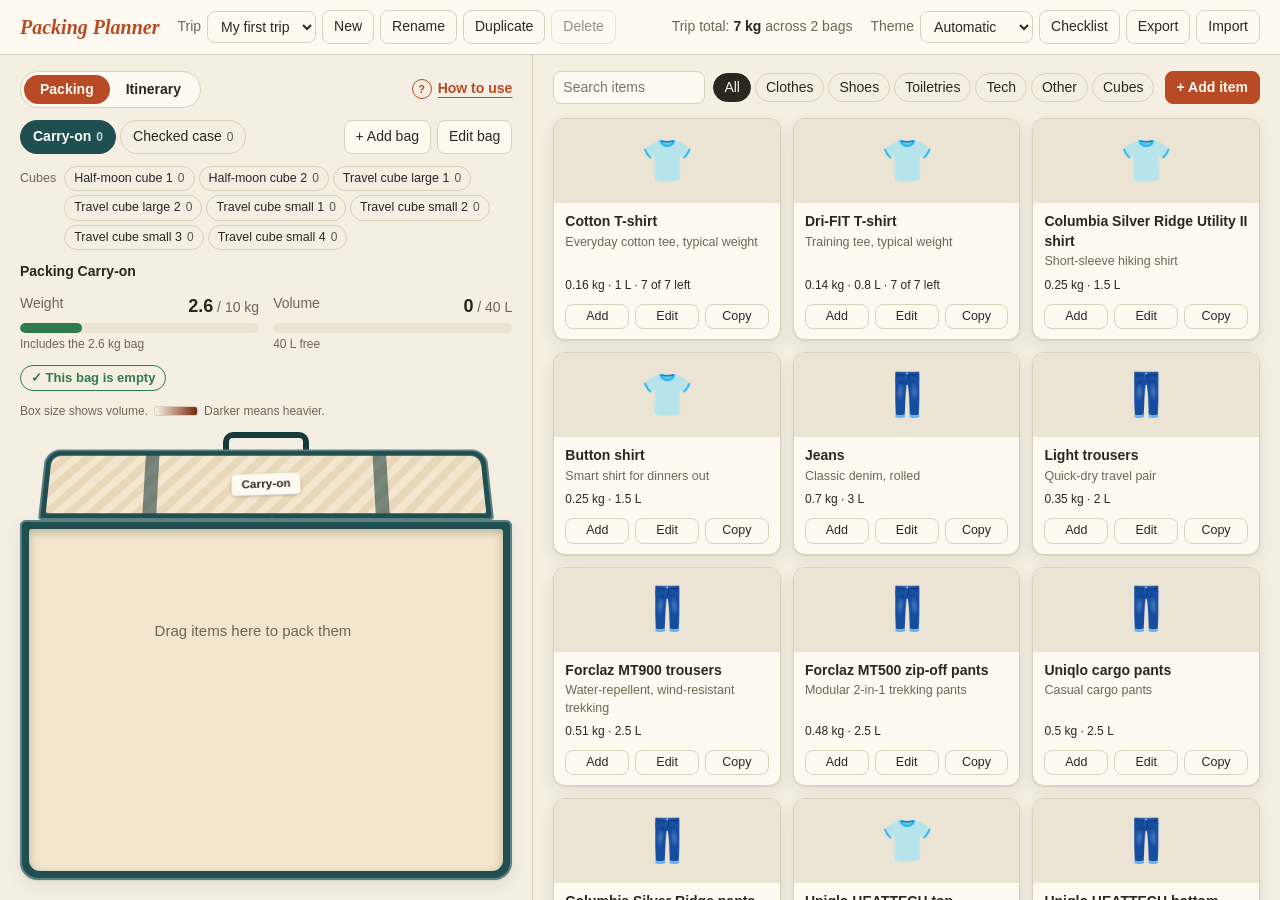
==== commit c347ac01: "Add a How to use page and scroll the page while dragging on phones Co-Authored-By: Claude Opus 5.5 <" ====
--- a/index.html
+++ b/index.html
@@ -38,9 +38,12 @@
 
   <main class="layout">
     <section class="bag-panel" aria-label="Packing and itinerary">
+      <div class="view-row">
       <div class="view-switch" role="tablist" aria-label="Choose a page">
         <button class="view-tab" role="tab" data-action="view-pack" id="view-pack">Packing</button>
         <button class="view-tab" role="tab" data-action="view-plan" id="view-plan">Itinerary</button>
+      </div>
+      <a class="help-link" href="help.html">How to use</a>
       </div>
 
       <div class="plan-view" id="plan-view" hidden>
@@ -221,6 +224,10 @@
         <span id="icon-label">Icon</span>
         <div class="icon-picker" id="icon-picker" role="radiogroup" aria-labelledby="icon-label"></div>
       </div>
+      <label class="field emoji-field">Or use any emoji
+        <input id="emoji-input" maxlength="16" autocomplete="off" spellcheck="false" placeholder="Type or paste one emoji" aria-describedby="emoji-hint">
+      </label>
+      <p class="hint emoji-hint" id="emoji-hint">On a Mac, press Control-Command-Space or fn-E to open the emoji keyboard.</p>
       <div class="field">
         <span>Photo (optional, replaces the icon)</span>
         <div class="photo-row">
--- a/styles.css
+++ b/styles.css
@@ -291,6 +291,9 @@
   cursor: pointer;
 }
 .view-tab[aria-selected="true"] { background: var(--accent); color: var(--accent-ink); }
+.view-row { display: flex; flex: none; align-items: center; justify-content: space-between; gap: 12px; }
+.help-link { color: var(--accent); font-weight: 600; text-decoration: underline; text-underline-offset: 3px; }
+.help-link::before { content: "?"; display: inline-grid; place-items: center; width: 18px; height: 18px; margin-right: 6px; border: 1.5px solid currentColor; border-radius: 50%; font-size: 11px; text-decoration: none; vertical-align: 1px; }
 .pack-view { display: flex; flex: 1; flex-direction: column; gap: 12px; min-height: 0; }
 .plan-view { display: flex; flex-direction: column; gap: 14px; }
 .plan-block {
@@ -377,6 +380,43 @@
 }
 .outfit-remove:hover { background: var(--surface-2); color: var(--over); }
 
+.laundry-toggle {
+  margin-left: auto;
+  padding: 2px 10px;
+  border: 1px solid var(--line);
+  border-radius: 999px;
+  background: transparent;
+  color: var(--muted);
+  font-size: 12px;
+  cursor: pointer;
+}
+.laundry-toggle::before { content: "\25CB  "; }
+.laundry-toggle[aria-pressed="true"] { border-color: var(--shell); background: var(--shell); color: var(--shell-ink); font-weight: 600; }
+.laundry-toggle[aria-pressed="true"]::before { content: "\2713  "; }
+.laundry {
+  margin-top: 8px;
+  padding: 8px 10px;
+  border-radius: 10px;
+  background: var(--surface-2);
+}
+.laundry-note { color: var(--muted); font-size: 12.5px; }
+.wash-items { display: flex; flex-wrap: wrap; gap: 6px; margin-top: 6px; }
+.wash-item {
+  padding: 2px 10px;
+  border: 1px solid var(--line);
+  border-radius: 999px;
+  background: var(--surface);
+  color: var(--muted);
+  font-size: 12.5px;
+  text-decoration: line-through;
+  cursor: pointer;
+}
+.wash-item::before { content: "\25A1  "; }
+.wash-item[aria-pressed="true"] { border-color: var(--shell); color: var(--ink); text-decoration: none; }
+.wash-item[aria-pressed="true"]::before { content: "\2611  "; }
+.outfit-washed { border-color: var(--ok); color: var(--ok); }
+.rewear-count { font-variant-numeric: tabular-nums; font-weight: 700; }
+.check-laundry { margin-top: 2px; color: var(--ok); font-size: 13px; font-weight: 600; }
 .check-summary { font-weight: 600; }
 .check-empty { color: var(--muted); font-size: 13px; }
 .check-rows { margin: 6px 0 0; padding: 0; list-style: none; }
@@ -646,6 +686,7 @@
   touch-action: none;
   user-select: none;
   -webkit-user-select: none;
+  -webkit-touch-callout: none;
 }
 .chip[data-problem="true"] { border-color: var(--over); box-shadow: 0 0 0 1px var(--over); }
 .chip-media { display: block; flex: none; font-size: var(--icon, 26px); line-height: 1.05; }
@@ -730,9 +771,10 @@
   cursor: grab;
   user-select: none;
   -webkit-user-select: none;
+  -webkit-touch-callout: none;
   transition: transform .15s, box-shadow .15s, opacity .15s;
 }
-.card:hover { transform: translateY(-2px); }
+@media (hover: hover) { .card:hover { transform: translateY(-2px); } }
 .card-media {
   display: flex;
   align-items: center;
@@ -822,6 +864,9 @@
 }
 .icon-choice:hover { background: var(--surface-2); }
 .icon-choice[aria-checked="true"] { border-color: var(--accent); background: var(--surface-2); }
+.emoji-field { margin-bottom: 2px; }
+.emoji-field input { max-width: 240px; font-size: 16px; }
+.emoji-hint { margin: 0 0 12px; color: var(--muted); }
 .photo-row { display: flex; flex-wrap: wrap; align-items: center; gap: 10px; margin-top: 4px; }
 .photo-row input { flex: 1 1 150px; width: auto; margin: 0; padding: 4px; color: var(--ink); }
 .photo-preview {
@@ -887,8 +932,65 @@
   box-shadow: var(--shadow-lift);
 }
 
+/* How to use page */
+a.btn { display: inline-block; color: inherit; text-decoration: none; }
+a.btn-primary { color: var(--accent-ink); }
+body.help { height: auto; min-height: 100%; }
+.help .topbar { position: sticky; top: 0; z-index: 5; justify-content: space-between; }
+.help-layout {
+  display: grid;
+  grid-template-columns: 220px minmax(0, 720px);
+  justify-content: center;
+  gap: 40px;
+  padding: 28px 20px 60px;
+}
+.help-nav { position: sticky; top: 76px; align-self: start; font-size: 13.5px; }
+.help-nav-title { margin-bottom: 8px; color: var(--muted); font-size: 12px; font-weight: 600; letter-spacing: .06em; text-transform: uppercase; }
+.help-nav ol { margin: 0; padding: 0; list-style: none; }
+.help-nav li { margin: 0; }
+.help-nav a { display: block; padding: 4px 8px; border-radius: 6px; color: var(--ink); text-decoration: none; }
+.help-nav a:hover { background: var(--surface-2); }
+.help-main { line-height: 1.6; }
+.help-main section { padding: 22px 0; border-bottom: 1px solid var(--line); scroll-margin-top: 70px; }
+.help-main section:last-child { border-bottom: 0; }
+.help-main h2 { display: flex; align-items: center; gap: 10px; margin-bottom: 10px; font-family: Georgia, "Times New Roman", serif; font-size: 22px; }
+.help-intro h2 { font-size: 28px; }
+.help-main h3 { margin: 16px 0 6px; font-size: 15px; }
+.help-main p { margin: 0 0 10px; }
+.help-main ul, .help-main ol { margin: 0 0 10px; padding-left: 22px; }
+.help-main li { margin: 4px 0; }
+.help-main li > ul { margin: 4px 0 0; }
+.help-main a:not(.btn) { color: var(--accent); }
+.help-main code { padding: 1px 5px; border-radius: 5px; background: var(--surface-2); font-size: 13px; }
+.step {
+  display: inline-grid;
+  place-items: center;
+  flex: none;
+  width: 30px;
+  height: 30px;
+  border-radius: 50%;
+  background: var(--shell);
+  color: var(--shell-ink);
+  font-family: "Avenir Next", Avenir, -apple-system, sans-serif;
+  font-size: 15px;
+  font-weight: 700;
+}
+.help-fields { margin: 12px 0; padding: 4px 16px; border: 1px solid var(--line); border-radius: 12px; background: var(--surface); }
+.help-fields dt { margin-top: 12px; font-weight: 600; }
+.help-fields dd { margin: 2px 0 12px; color: var(--muted); }
+.help-paths { display: grid; grid-template-columns: 1fr 1fr; gap: 12px; }
+.help-path { padding: 14px 16px; border: 1px solid var(--line); border-radius: 12px; background: var(--surface); }
+.help-path h3 { margin-top: 0; }
+.help-path p { margin: 0; color: var(--muted); }
+.help-scale { display: inline-block; vertical-align: middle; }
+.help-amber { color: var(--warn); font-weight: 600; }
+.help-red { color: var(--over); font-weight: 600; }
+.help-back { margin-top: 18px; }
+
 /* Narrow windows: the two sides stack */
 @media (max-width: 860px) {
+  .help-layout { grid-template-columns: minmax(0, 1fr); gap: 0; padding-inline: 16px; }
+  .help-nav { position: static; padding-bottom: 12px; border-bottom: 1px solid var(--line); }
   html, body { height: auto; }
   .layout { display: block; }
   .bag-panel { border-right: 0; border-bottom: 1px solid var(--line); overflow: visible; padding-inline: 16px; }
@@ -900,6 +1002,7 @@
 
 @media (max-width: 640px) {
   .flight-grid { grid-template-columns: 1fr; }
+  .help-paths { grid-template-columns: 1fr; }
 }
 
 @media (max-width: 460px) {
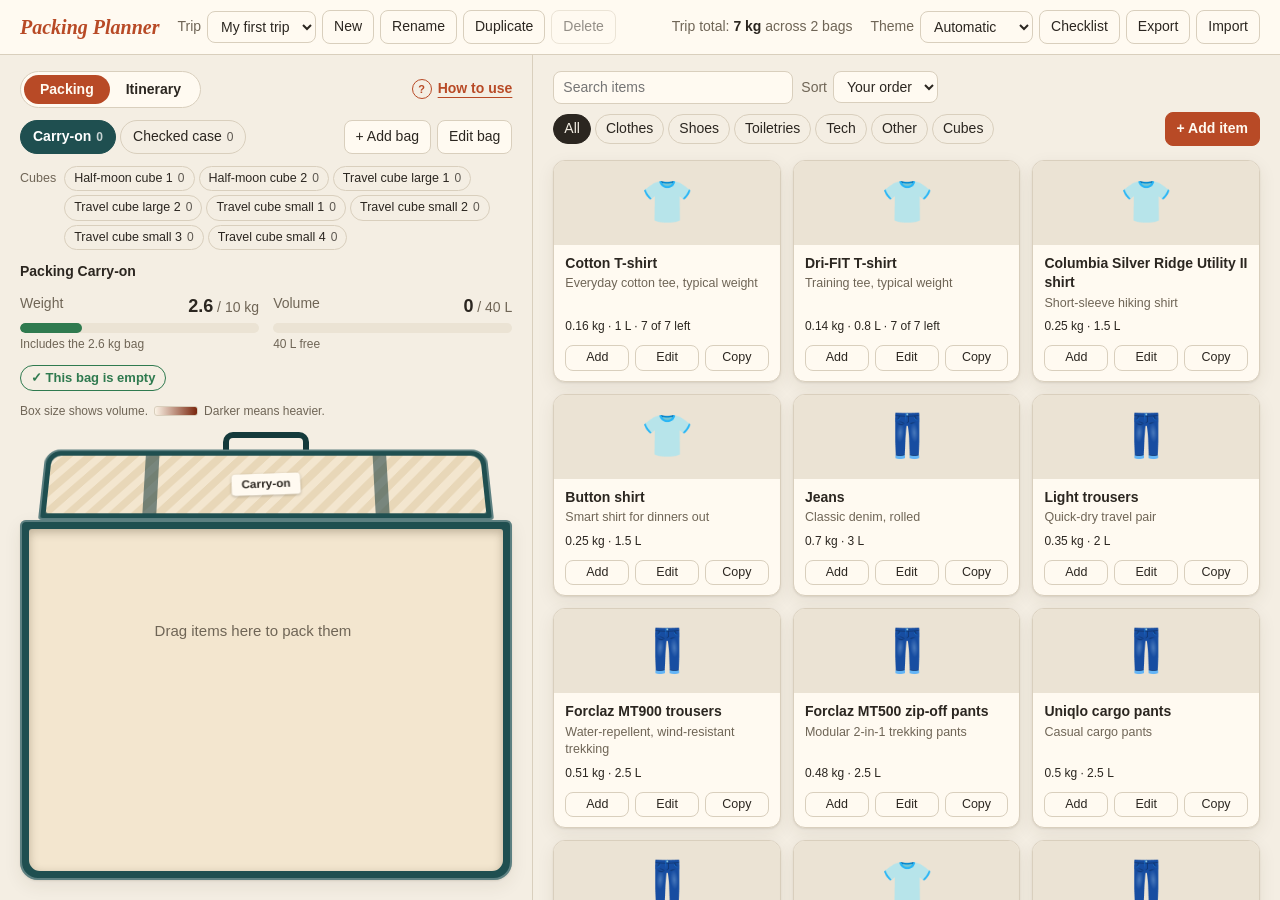
==== commit 70b494ed: "Add a Planned items filter and inventory sorting Co-Authored-By: Claude Opus 5.5 <noreply@anthropic." ====
--- a/index.html
+++ b/index.html
@@ -166,6 +166,13 @@
     <section class="inventory" aria-label="Inventory">
       <div class="inventory-tools">
         <input type="search" id="search" placeholder="Search items" aria-label="Search items">
+        <label class="sort-control">Sort
+          <select id="sort-select">
+            <option value="custom">Your order</option>
+            <option value="name">A to Z</option>
+            <option value="icon">By emoji</option>
+          </select>
+        </label>
         <div class="filters" id="filters"></div>
         <button class="btn btn-primary" data-action="item-add">+ Add item</button>
       </div>
--- a/styles.css
+++ b/styles.css
@@ -743,6 +743,8 @@
   margin-bottom: 14px;
 }
 .inventory-tools input[type="search"] { flex: 1 1 150px; max-width: 240px; }
+.sort-control { display: flex; align-items: center; gap: 6px; color: var(--muted); white-space: nowrap; }
+.sort-control select { color: var(--ink); }
 .filters { display: flex; flex-wrap: wrap; gap: 4px; flex: 1 1 auto; }
 .filter {
   padding: 4px 10px;
@@ -753,6 +755,9 @@
 }
 .filter:hover { background: var(--surface-2); }
 .filter[aria-pressed="true"] { background: var(--ink); border-color: var(--ink); color: var(--bg); }
+.filter-planned { border: 1.5px solid var(--shell); font-weight: 600; }
+.filter-planned[aria-pressed="true"] { background: var(--shell); border-color: var(--shell); color: var(--shell-ink); }
+.filter-count { margin-left: 6px; font-variant-numeric: tabular-nums; opacity: .8; }
 
 .cards {
   outline: none;
